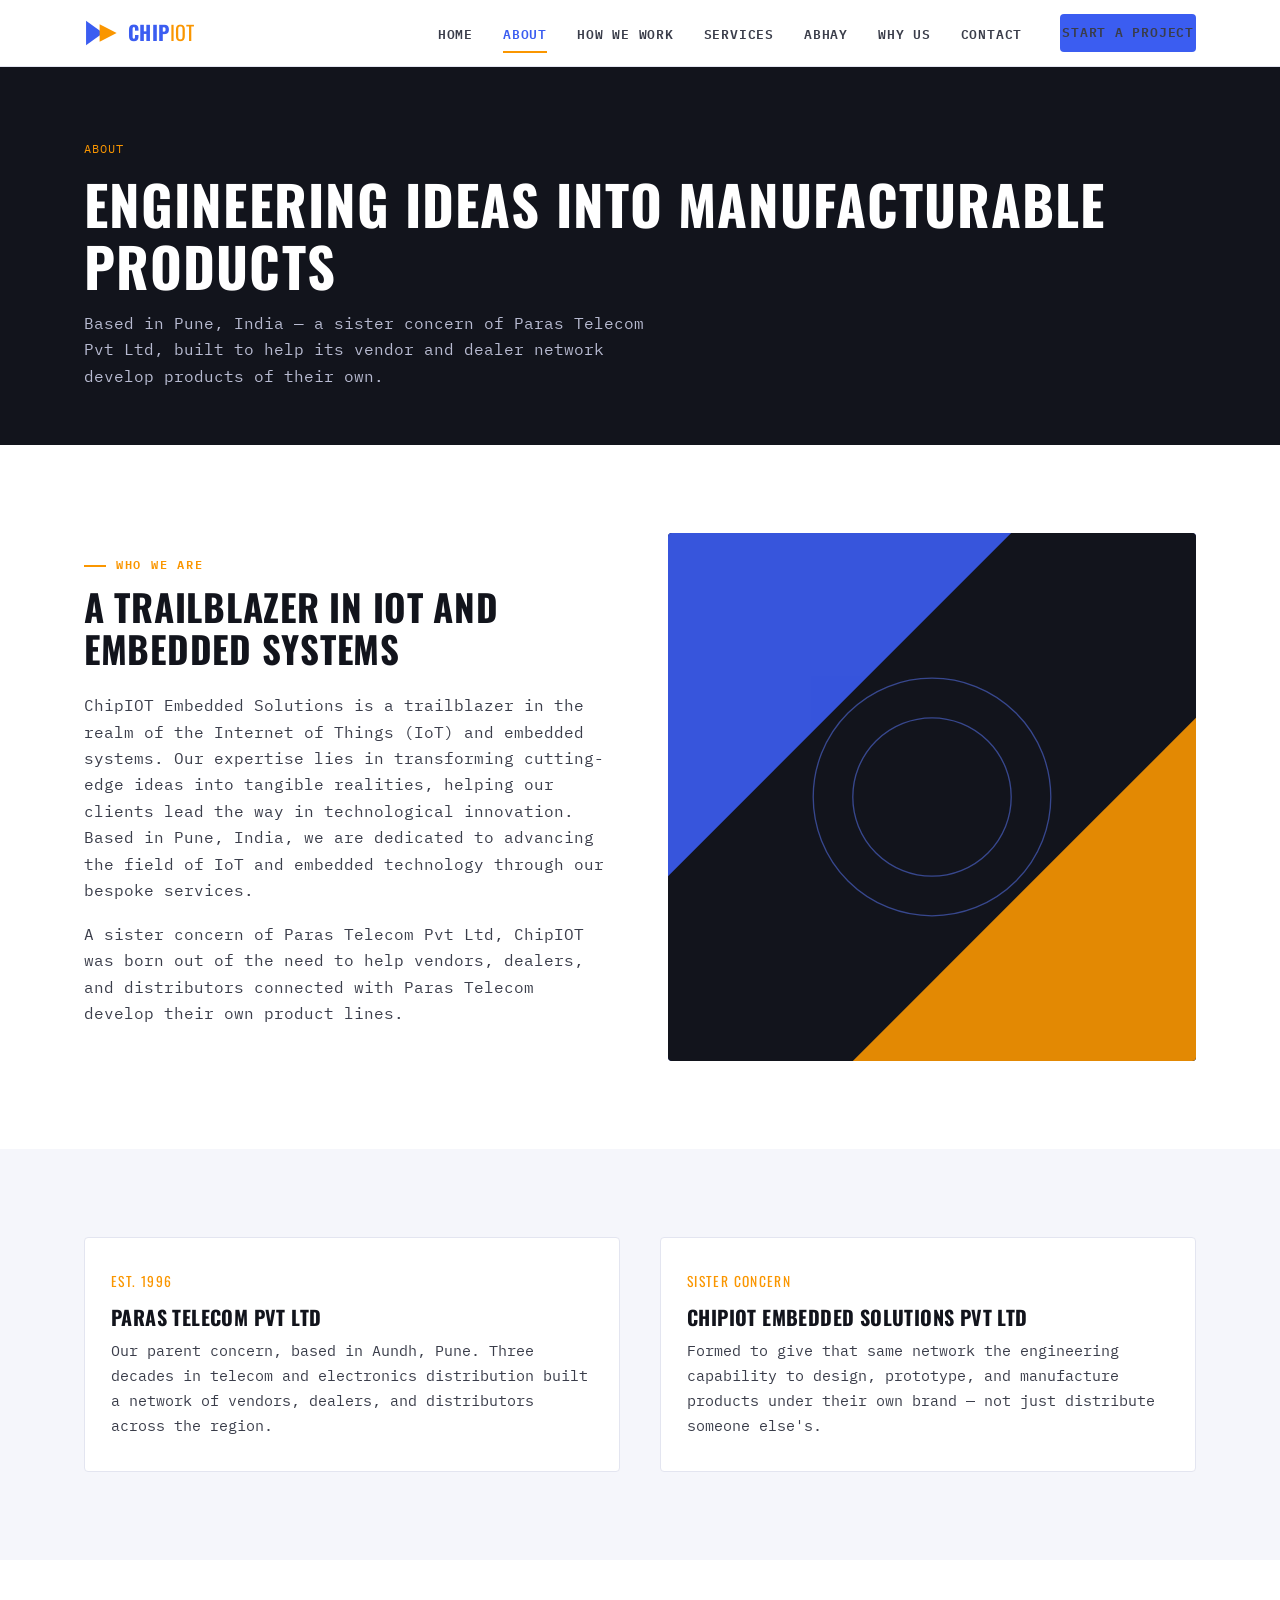
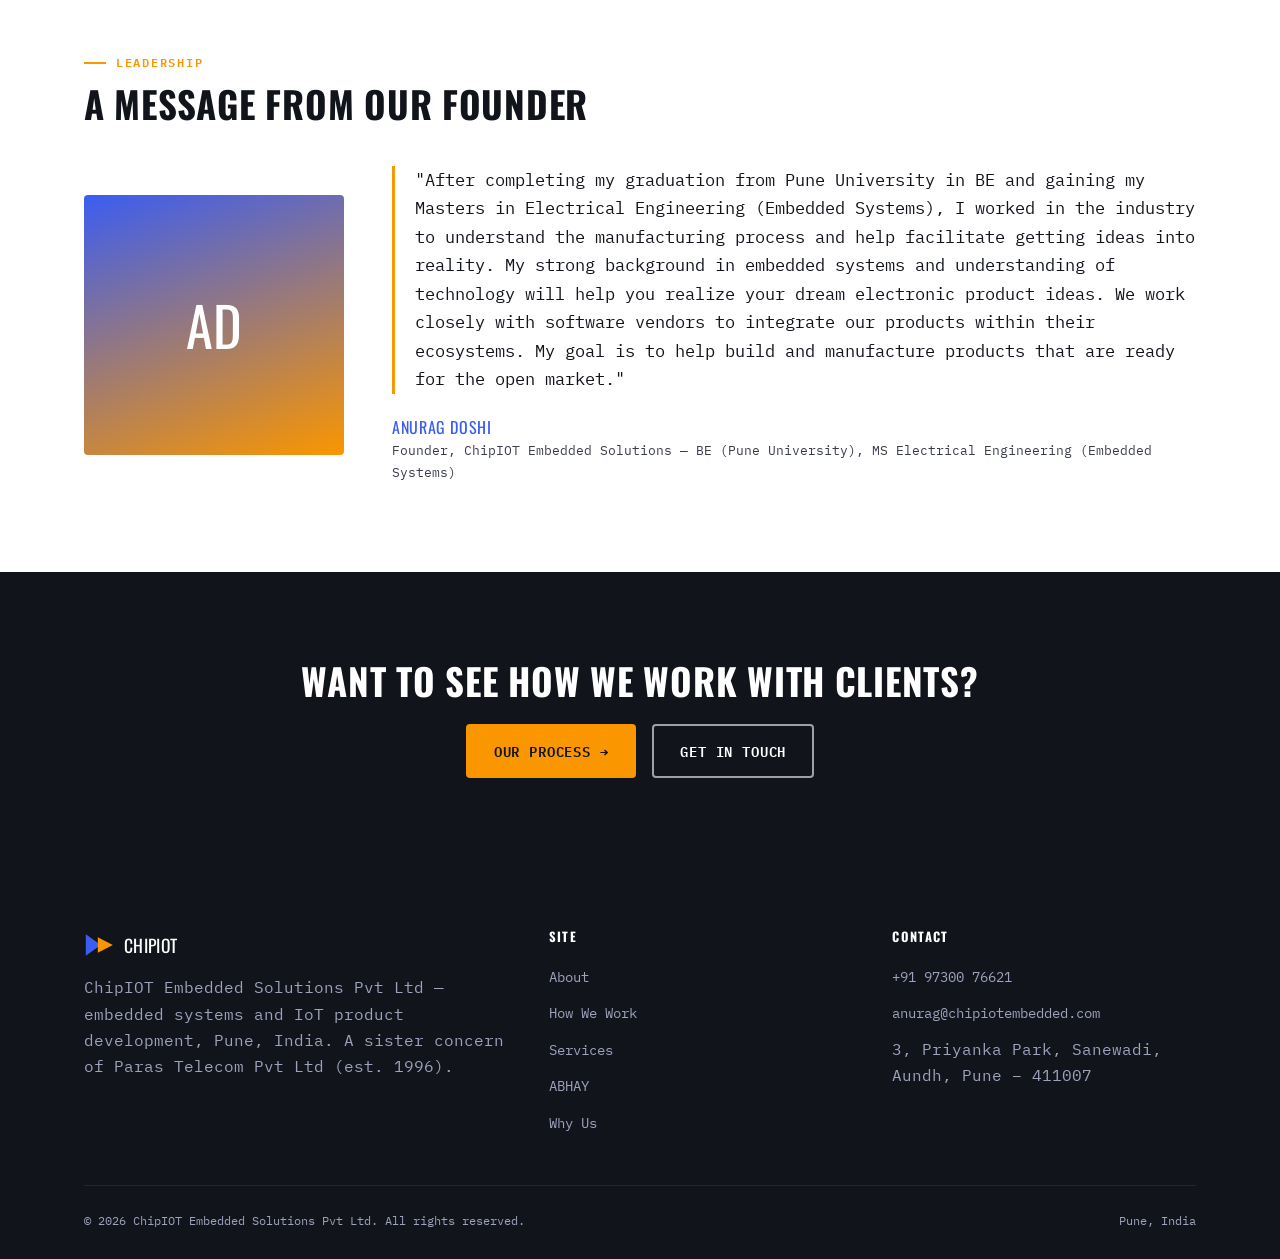
==== about.html @ 3c114b97 "Build chipiotembedded.com static site Seven-page marketing site (Home, About, How We Work, Services," ====
<!DOCTYPE html>
<html lang="en">
<head>
<meta charset="UTF-8">
<meta name="viewport" content="width=device-width, initial-scale=1.0">
<title>About ChipIOT Embedded Solutions | Embedded Systems, Pune</title>
<meta name="description" content="ChipIOT Embedded Solutions is a Pune-based embedded systems and IoT product development company, a sister concern of Paras Telecom Pvt Ltd (est. 1996).">
<link rel="icon" type="image/svg+xml" href="assets/img/favicon.svg">
<link rel="preconnect" href="https://fonts.googleapis.com">
<link rel="preconnect" href="https://fonts.gstatic.com" crossorigin>
<link href="https://fonts.googleapis.com/css2?family=Oswald:wght@400;500;600;700&family=IBM+Plex+Mono:wght@400;500;600&display=swap" rel="stylesheet">
<link rel="stylesheet" href="assets/css/style.css">
</head>
<body>

<header class="site-header">
  <div class="nav-wrap">
    <a href="index.html" class="brand">
      <svg viewBox="0 0 100 100" xmlns="http://www.w3.org/2000/svg" aria-hidden="true">
        <polygon points="6,14 6,86 56,50" fill="#3B5DF1"/>
        <polygon points="46,24 46,76 96,50" fill="#FA9600"/>
      </svg>
      <span class="brand-word"><b>Chip</b><span>IOT</span></span>
    </a>
    <button class="nav-toggle" aria-label="Toggle navigation" aria-expanded="false">
      <span></span><span></span><span></span>
    </button>
    <ul class="nav-links">
      <li><a href="index.html">Home</a></li>
      <li><a href="about.html" aria-current="page">About</a></li>
      <li><a href="how-we-work.html">How We Work</a></li>
      <li><a href="services.html">Services</a></li>
      <li><a href="abhay.html">ABHAY</a></li>
      <li><a href="why-us.html">Why Us</a></li>
      <li><a href="contact.html">Contact</a></li>
      <li class="nav-cta"><a href="contact.html" class="btn btn-primary">Start a Project</a></li>
    </ul>
  </div>
</header>

<section class="page-banner">
  <div class="container">
    <div class="crumb">About</div>
    <h1>Engineering ideas into manufacturable products</h1>
    <p>Based in Pune, India — a sister concern of Paras Telecom Pvt Ltd, built to help its vendor and dealer network develop products of their own.</p>
  </div>
</section>

<section>
  <div class="container">
    <div class="grid grid-2" style="gap:56px; align-items:center;">
      <div>
        <span class="eyebrow">Who We Are</span>
        <h2 class="mt-0">A trailblazer in IoT and embedded systems</h2>
        <p>ChipIOT Embedded Solutions is a trailblazer in the realm of the Internet of Things (IoT) and embedded systems. Our expertise lies in transforming cutting-edge ideas into tangible realities, helping our clients lead the way in technological innovation. Based in Pune, India, we are dedicated to advancing the field of IoT and embedded technology through our bespoke services.</p>
        <p>A sister concern of Paras Telecom Pvt Ltd, ChipIOT was born out of the need to help vendors, dealers, and distributors connected with Paras Telecom develop their own product lines.</p>
      </div>
      <div class="hero-art" style="aspect-ratio: 1/1;">
        <svg viewBox="0 0 400 400" preserveAspectRatio="xMidYMid slice" xmlns="http://www.w3.org/2000/svg" aria-hidden="true">
          <rect width="400" height="400" fill="#12141C"/>
          <polygon points="0,0 260,0 0,260" fill="#3B5DF1" opacity="0.9"/>
          <polygon points="400,400 140,400 400,140" fill="#FA9600" opacity="0.9"/>
          <g stroke="#5D7BFF" stroke-width="1" opacity="0.5">
            <circle cx="200" cy="200" r="60" fill="none"/>
            <circle cx="200" cy="200" r="90" fill="none"/>
          </g>
        </svg>
      </div>
    </div>
  </div>
</section>

<section class="bg-soft">
  <div class="container">
    <div class="grid grid-2" style="gap:40px;">
      <div class="card">
        <span class="num">EST. 1996</span>
        <h3>Paras Telecom Pvt Ltd</h3>
        <p>Our parent concern, based in Aundh, Pune. Three decades in telecom and electronics distribution built a network of vendors, dealers, and distributors across the region.</p>
      </div>
      <div class="card">
        <span class="num">SISTER CONCERN</span>
        <h3>ChipIOT Embedded Solutions Pvt Ltd</h3>
        <p>Formed to give that same network the engineering capability to design, prototype, and manufacture products under their own brand — not just distribute someone else's.</p>
      </div>
    </div>
  </div>
</section>

<section>
  <div class="container">
    <span class="eyebrow">Leadership</span>
    <h2>A message from our founder</h2>
    <div class="founder" style="margin-top:40px;">
      <div class="founder-photo" aria-hidden="true">AD</div>
      <div>
        <blockquote>
          "After completing my graduation from Pune University in BE and gaining my Masters in Electrical Engineering (Embedded Systems), I worked in the industry to understand the manufacturing process and help facilitate getting ideas into reality. My strong background in embedded systems and understanding of technology will help you realize your dream electronic product ideas. We work closely with software vendors to integrate our products within their ecosystems. My goal is to help build and manufacture products that are ready for the open market."
        </blockquote>
        <div class="founder-name">Anurag Doshi</div>
        <div class="founder-role">Founder, ChipIOT Embedded Solutions — BE (Pune University), MS Electrical Engineering (Embedded Systems)</div>
      </div>
    </div>
  </div>
</section>

<section class="bg-dark text-center">
  <div class="container">
    <h2>Want to see how we work with clients?</h2>
    <div class="btn-row" style="justify-content:center;">
      <a href="how-we-work.html" class="btn btn-accent">Our Process →</a>
      <a href="contact.html" class="btn btn-ghost-light">Get in Touch</a>
    </div>
  </div>
</section>

<footer class="site-footer">
  <div class="container">
    <div class="footer-grid">
      <div>
        <div class="footer-brand">
          <svg viewBox="0 0 100 100" xmlns="http://www.w3.org/2000/svg" aria-hidden="true">
            <polygon points="6,14 6,86 56,50" fill="#3B5DF1"/>
            <polygon points="46,24 46,76 96,50" fill="#FA9600"/>
          </svg>
          <span>ChipIOT</span>
        </div>
        <p>ChipIOT Embedded Solutions Pvt Ltd — embedded systems and IoT product development, Pune, India. A sister concern of Paras Telecom Pvt Ltd (est. 1996).</p>
      </div>
      <div>
        <h4>Site</h4>
        <ul>
          <li><a href="about.html">About</a></li>
          <li><a href="how-we-work.html">How We Work</a></li>
          <li><a href="services.html">Services</a></li>
          <li><a href="abhay.html">ABHAY</a></li>
          <li><a href="why-us.html">Why Us</a></li>
        </ul>
      </div>
      <div>
        <h4>Contact</h4>
        <ul>
          <li><a href="tel:+919730076621">+91 97300 76621</a></li>
          <li><a href="mailto:anurag@chipiotembedded.com">anurag@chipiotembedded.com</a></li>
          <li>3, Priyanka Park, Sanewadi,<br>Aundh, Pune – 411007</li>
        </ul>
      </div>
    </div>
    <div class="footer-bottom">
      <span>&copy; 2026 ChipIOT Embedded Solutions Pvt Ltd. All rights reserved.</span>
      <span>Pune, India</span>
    </div>
  </div>
</footer>
<script src="assets/js/main.js"></script>
</body>
</html>
---- assets/css/style.css ----
/* ==========================================================================
   ChipIOT Embedded Solutions — brand stylesheet
   Typography: Oswald (headings) + IBM Plex Mono (body/technical labels)
   Colors: blue #3B5DF1, orange #FA9600
   ========================================================================== */

:root {
  --blue: #3B5DF1;
  --blue-dark: #2A45C4;
  --orange: #FA9600;
  --orange-dark: #D67E00;
  --ink: #12141C;
  --ink-soft: #3A3D4A;
  --paper: #FFFFFF;
  --paper-soft: #F5F6FB;
  --line: #E3E5F0;

  --font-head: "Oswald", "Arial Narrow", sans-serif;
  --font-body: "IBM Plex Mono", "Courier New", monospace;

  --container: 1160px;
  --radius: 4px;
}

* { box-sizing: border-box; }
html { scroll-behavior: smooth; }

body {
  margin: 0;
  font-family: var(--font-body);
  font-size: 16px;
  line-height: 1.65;
  color: var(--ink-soft);
  background: var(--paper);
  -webkit-font-smoothing: antialiased;
}

h1, h2, h3, h4 {
  font-family: var(--font-head);
  color: var(--ink);
  text-transform: uppercase;
  letter-spacing: 0.02em;
  line-height: 1.15;
  margin: 0 0 0.6em;
}

h1 { font-size: clamp(2.1rem, 5vw, 3.4rem); }
h2 { font-size: clamp(1.6rem, 3.4vw, 2.3rem); }
h3 { font-size: 1.25rem; }

p { margin: 0 0 1.1em; }

a { color: var(--blue); text-decoration: none; }
a:hover { color: var(--blue-dark); }

img { max-width: 100%; display: block; }

.eyebrow {
  display: inline-block;
  font-family: var(--font-body);
  font-size: 0.78rem;
  font-weight: 600;
  letter-spacing: 0.14em;
  text-transform: uppercase;
  color: var(--orange);
  margin-bottom: 0.9em;
}

.eyebrow::before {
  content: "";
  display: inline-block;
  width: 22px;
  height: 2px;
  background: var(--orange);
  margin-right: 10px;
  vertical-align: middle;
}

.container {
  max-width: var(--container);
  margin: 0 auto;
  padding: 0 24px;
}

section { padding: 88px 0; }
.section-tight { padding: 56px 0; }
.bg-soft { background: var(--paper-soft); }
.bg-dark { background: var(--ink); color: #C6C9DE; }
.bg-dark h2, .bg-dark h3 { color: #fff; }

.text-center { text-align: center; }
.lede { font-size: 1.1rem; max-width: 640px; }
.center-col { margin-left: auto; margin-right: auto; }

/* Buttons */
.btn {
  display: inline-flex;
  align-items: center;
  gap: 8px;
  font-family: var(--font-body);
  font-weight: 600;
  font-size: 0.85rem;
  letter-spacing: 0.06em;
  text-transform: uppercase;
  padding: 14px 26px;
  border-radius: var(--radius);
  border: 2px solid transparent;
  cursor: pointer;
  transition: transform 0.15s ease, background 0.15s ease, color 0.15s ease, border-color .15s ease;
}
.btn:hover { transform: translateY(-2px); }

.btn-primary { background: var(--blue); color: #fff; }
.btn-primary:hover { background: var(--blue-dark); color: #fff; }

.btn-accent { background: var(--orange); color: #12141C; }
.btn-accent:hover { background: var(--orange-dark); color: #12141C; }

.btn-ghost { border-color: currentColor; color: var(--ink); background: transparent; }
.btn-ghost:hover { background: var(--ink); color: #fff; }

.btn-ghost-light { border-color: rgba(255,255,255,.6); color: #fff; }
.btn-ghost-light:hover { background: #fff; color: var(--ink); }

.btn-row { display: flex; gap: 16px; flex-wrap: wrap; }

/* ==== Header / Nav ==== */
.site-header {
  position: sticky;
  top: 0;
  z-index: 100;
  background: rgba(255,255,255,0.98);
  border-bottom: 1px solid var(--line);
}

.nav-wrap {
  display: flex;
  align-items: center;
  justify-content: space-between;
  padding: 14px 24px;
  max-width: var(--container);
  margin: 0 auto;
}

.brand { display: flex; align-items: center; gap: 10px; }
.brand svg { width: 34px; height: 34px; }
.brand-word {
  font-family: var(--font-head);
  font-size: 1.25rem;
  letter-spacing: 0.02em;
  text-transform: uppercase;
  color: var(--ink);
}
.brand-word b { color: var(--blue); }
.brand-word span { color: var(--orange); }

.nav-links { display: flex; align-items: center; gap: 30px; list-style: none; margin: 0; padding: 0; }
.nav-links a {
  font-size: 0.82rem;
  font-weight: 600;
  letter-spacing: 0.06em;
  text-transform: uppercase;
  color: var(--ink-soft);
  padding: 6px 0;
  border-bottom: 2px solid transparent;
}
.nav-links a:hover, .nav-links a[aria-current="page"] { color: var(--blue); border-color: var(--orange); }

.nav-cta { margin-left: 8px; }

.nav-toggle {
  display: none;
  flex-direction: column;
  gap: 5px;
  background: none;
  border: none;
  cursor: pointer;
  padding: 6px;
}
.nav-toggle span { width: 24px; height: 2px; background: var(--ink); display: block; }

/* ==== Hero ==== */
.hero {
  position: relative;
  background: var(--ink);
  color: #fff;
  overflow: hidden;
  padding: 100px 0 120px;
}

.hero-grid {
  display: grid;
  grid-template-columns: 1.1fr 0.9fr;
  gap: 48px;
  align-items: center;
  position: relative;
  z-index: 2;
}

.hero h1 { color: #fff; }
.hero .lede { color: #C6C9DE; max-width: 520px; }

.hero-art {
  position: relative;
  aspect-ratio: 4 / 3.2;
  border-radius: var(--radius);
  overflow: hidden;
  background: linear-gradient(135deg, var(--blue) 0%, #1B2C8A 60%);
}

.hero-art .tri {
  position: absolute;
  inset: 0;
}

.hero-note {
  position: absolute;
  left: 16px;
  bottom: 16px;
  right: 16px;
  background: rgba(18,20,28,0.72);
  color: #fff;
  font-size: 0.72rem;
  letter-spacing: 0.06em;
  padding: 10px 12px;
  border-left: 3px solid var(--orange);
}

.hero-bg-shape {
  position: absolute;
  inset: 0;
  z-index: 1;
  opacity: 0.5;
  pointer-events: none;
}

/* Diagonal divider (triangle motif carried from the logo) */
.divider {
  position: relative;
  height: 64px;
  overflow: hidden;
}
.divider svg { width: 100%; height: 100%; display: block; }

/* ==== Cards ==== */
.grid {
  display: grid;
  gap: 28px;
}
.grid-3 { grid-template-columns: repeat(3, 1fr); }
.grid-4 { grid-template-columns: repeat(4, 1fr); }
.grid-2 { grid-template-columns: repeat(2, 1fr); }

.card {
  background: var(--paper);
  border: 1px solid var(--line);
  border-radius: var(--radius);
  padding: 32px 26px;
  position: relative;
  transition: border-color .15s ease, transform .15s ease;
}
.card:hover { border-color: var(--blue); transform: translateY(-4px); }
.card .num {
  font-family: var(--font-head);
  font-size: 0.85rem;
  color: var(--orange);
  letter-spacing: 0.1em;
  margin-bottom: 14px;
  display: block;
}
.card h3 { margin-bottom: 10px; }
.card p { margin-bottom: 0; font-size: 0.94rem; }

.card-icon {
  width: 46px;
  height: 46px;
  margin-bottom: 18px;
}

/* Step circles — How We Work */
.steps {
  display: grid;
  grid-template-columns: repeat(3, 1fr);
  gap: 40px;
  counter-reset: step;
  position: relative;
}
.step { text-align: left; position: relative; padding-top: 8px; }
.step-circle {
  width: 64px;
  height: 64px;
  border-radius: 50%;
  border: 2px solid var(--orange);
  color: var(--orange);
  font-family: var(--font-head);
  font-size: 1.5rem;
  display: flex;
  align-items: center;
  justify-content: center;
  margin-bottom: 22px;
  background: var(--ink);
}
.step h3 { color: #fff; }
.step p { color: #B8BBD1; }

/* Process rail connecting the steps on desktop */
.steps::before {
  content: "";
  position: absolute;
  top: 40px;
  left: calc(100% / 6);
  right: calc(100% / 6);
  height: 2px;
  background: repeating-linear-gradient(90deg, var(--orange) 0 8px, transparent 8px 16px);
  z-index: 0;
}

/* Founder */
.founder {
  display: grid;
  grid-template-columns: 260px 1fr;
  gap: 48px;
  align-items: center;
}
.founder-photo {
  width: 100%;
  aspect-ratio: 1/1;
  border-radius: var(--radius);
  background: linear-gradient(160deg, var(--blue), var(--orange));
  display: flex;
  align-items: center;
  justify-content: center;
  color: #fff;
  font-family: var(--font-head);
  font-size: 3.4rem;
  position: relative;
}
.founder blockquote {
  margin: 0 0 20px;
  font-size: 1.08rem;
  color: var(--ink);
  border-left: 3px solid var(--orange);
  padding-left: 20px;
}
.founder-name { font-family: var(--font-head); text-transform: uppercase; color: var(--blue); letter-spacing: .04em; }
.founder-role { font-size: 0.82rem; color: var(--ink-soft); }

/* Why us */
.why-icon {
  width: 48px; height: 48px;
  border: 2px solid var(--orange);
  border-radius: 50%;
  display: flex; align-items: center; justify-content: center;
  margin-bottom: 16px;
  color: var(--orange);
  font-family: var(--font-head);
}

/* ABHAY product page */
.abhay-hero {
  background: linear-gradient(120deg, #0E1330 0%, #1B2C8A 55%, var(--blue) 100%);
  color: #fff;
  padding: 100px 0 90px;
  position: relative;
  overflow: hidden;
}
.abhay-badge {
  display: inline-flex;
  align-items: center;
  gap: 8px;
  background: rgba(250,150,0,0.14);
  border: 1px solid var(--orange);
  color: var(--orange);
  font-size: 0.72rem;
  letter-spacing: 0.1em;
  text-transform: uppercase;
  padding: 6px 12px;
  border-radius: 999px;
  margin-bottom: 22px;
}
.abhay-badge::before {
  content: "";
  width: 8px; height: 8px;
  border-radius: 50%;
  background: var(--orange);
  box-shadow: 0 0 0 4px rgba(250,150,0,0.25);
}

.spec-table {
  width: 100%;
  border-collapse: collapse;
  font-size: 0.92rem;
}
.spec-table tr { border-bottom: 1px solid var(--line); }
.spec-table td { padding: 14px 10px; }
.spec-table td:first-child {
  color: var(--ink);
  font-weight: 600;
  width: 42%;
}

.tag-list { display: flex; flex-wrap: wrap; gap: 10px; }
.tag {
  font-size: 0.72rem;
  letter-spacing: 0.06em;
  text-transform: uppercase;
  border: 1px solid var(--line);
  padding: 7px 12px;
  border-radius: 999px;
  color: var(--ink-soft);
}

/* Contact */
.contact-grid {
  display: grid;
  grid-template-columns: 0.9fr 1.1fr;
  gap: 56px;
}
.contact-info-item {
  display: flex;
  gap: 14px;
  margin-bottom: 26px;
  align-items: flex-start;
}
.contact-info-item .ico {
  width: 38px; height: 38px;
  border-radius: 50%;
  background: var(--blue);
  color: #fff;
  display: flex; align-items: center; justify-content: center;
  flex-shrink: 0;
}
.contact-info-item strong { display: block; color: var(--ink); font-family: var(--font-head); letter-spacing: .02em; text-transform: uppercase; font-size: .85rem; }

form.contact-form {
  display: grid;
  gap: 18px;
}
.form-row { display: grid; grid-template-columns: 1fr 1fr; gap: 18px; }
label {
  display: block;
  font-size: 0.72rem;
  letter-spacing: 0.08em;
  text-transform: uppercase;
  color: var(--ink);
  margin-bottom: 8px;
  font-weight: 600;
}
input, select, textarea {
  width: 100%;
  font-family: var(--font-body);
  font-size: 0.94rem;
  padding: 13px 14px;
  border: 1px solid var(--line);
  border-radius: var(--radius);
  background: #fff;
  color: var(--ink);
}
input:focus, select:focus, textarea:focus {
  outline: none;
  border-color: var(--blue);
  box-shadow: 0 0 0 3px rgba(59,93,241,0.14);
}
textarea { resize: vertical; min-height: 130px; }
.form-note { font-size: 0.78rem; color: var(--ink-soft); margin-top: -6px; }
.form-success {
  display: none;
  background: #EFF6EC;
  border: 1px solid #8FC08A;
  color: #2C5F27;
  padding: 14px 16px;
  border-radius: var(--radius);
  font-size: 0.88rem;
}
.form-success.show { display: block; }

/* Footer */
.site-footer {
  background: var(--ink);
  color: #9EA2BC;
  padding: 64px 0 28px;
}
.footer-grid {
  display: grid;
  grid-template-columns: 1.4fr 1fr 1fr;
  gap: 40px;
  padding-bottom: 40px;
  border-bottom: 1px solid rgba(255,255,255,0.08);
}
.footer-grid h4 {
  color: #fff;
  font-size: 0.8rem;
  letter-spacing: 0.1em;
  margin-bottom: 18px;
}
.footer-grid ul { list-style: none; margin: 0; padding: 0; }
.footer-grid li { margin-bottom: 10px; }
.footer-grid a { color: #9EA2BC; font-size: 0.9rem; }
.footer-grid a:hover { color: var(--orange); }
.footer-brand { display: flex; align-items: center; gap: 10px; margin-bottom: 14px; }
.footer-brand svg { width: 30px; height: 30px; }
.footer-brand span { font-family: var(--font-head); color: #fff; letter-spacing: .02em; text-transform: uppercase; font-size: 1.1rem; }
.footer-bottom {
  display: flex;
  justify-content: space-between;
  align-items: center;
  padding-top: 24px;
  font-size: 0.78rem;
  flex-wrap: wrap;
  gap: 10px;
}

/* Page intro banner (non-home pages) */
.page-banner {
  background: var(--ink);
  color: #fff;
  padding: 72px 0 56px;
  position: relative;
  overflow: hidden;
}
.page-banner h1 { color: #fff; margin-bottom: 12px; }
.page-banner p { color: #B8BBD1; max-width: 560px; margin: 0; }
.crumb { font-size: 0.76rem; color: var(--orange); letter-spacing: .08em; text-transform: uppercase; margin-bottom: 14px; }

/* Utility */
.mt-0 { margin-top: 0; }
.mb-0 { margin-bottom: 0; }

/* ==== Responsive ==== */
@media (max-width: 900px) {
  .hero-grid, .founder, .contact-grid { grid-template-columns: 1fr; }
  .founder-photo { max-width: 220px; }
  .grid-3, .grid-4, .grid-2 { grid-template-columns: 1fr 1fr; }
  .steps { grid-template-columns: 1fr; gap: 32px; }
  .steps::before { display: none; }
  .footer-grid { grid-template-columns: 1fr; gap: 30px; }
}

@media (max-width: 720px) {
  .nav-links { position: fixed; top: 66px; left: 0; right: 0; bottom: 0; background: #fff; flex-direction: column; align-items: flex-start; padding: 30px 24px; gap: 22px; transform: translateX(100%); transition: transform .25s ease; overflow-y: auto; }
  .nav-links.open { transform: translateX(0); }
  .nav-toggle { display: flex; }
  .nav-cta { margin-left: 0; }
  .grid-3, .grid-4, .grid-2 { grid-template-columns: 1fr; }
  .form-row { grid-template-columns: 1fr; }
  section { padding: 56px 0; }
  .hero { padding: 56px 0 72px; }
}
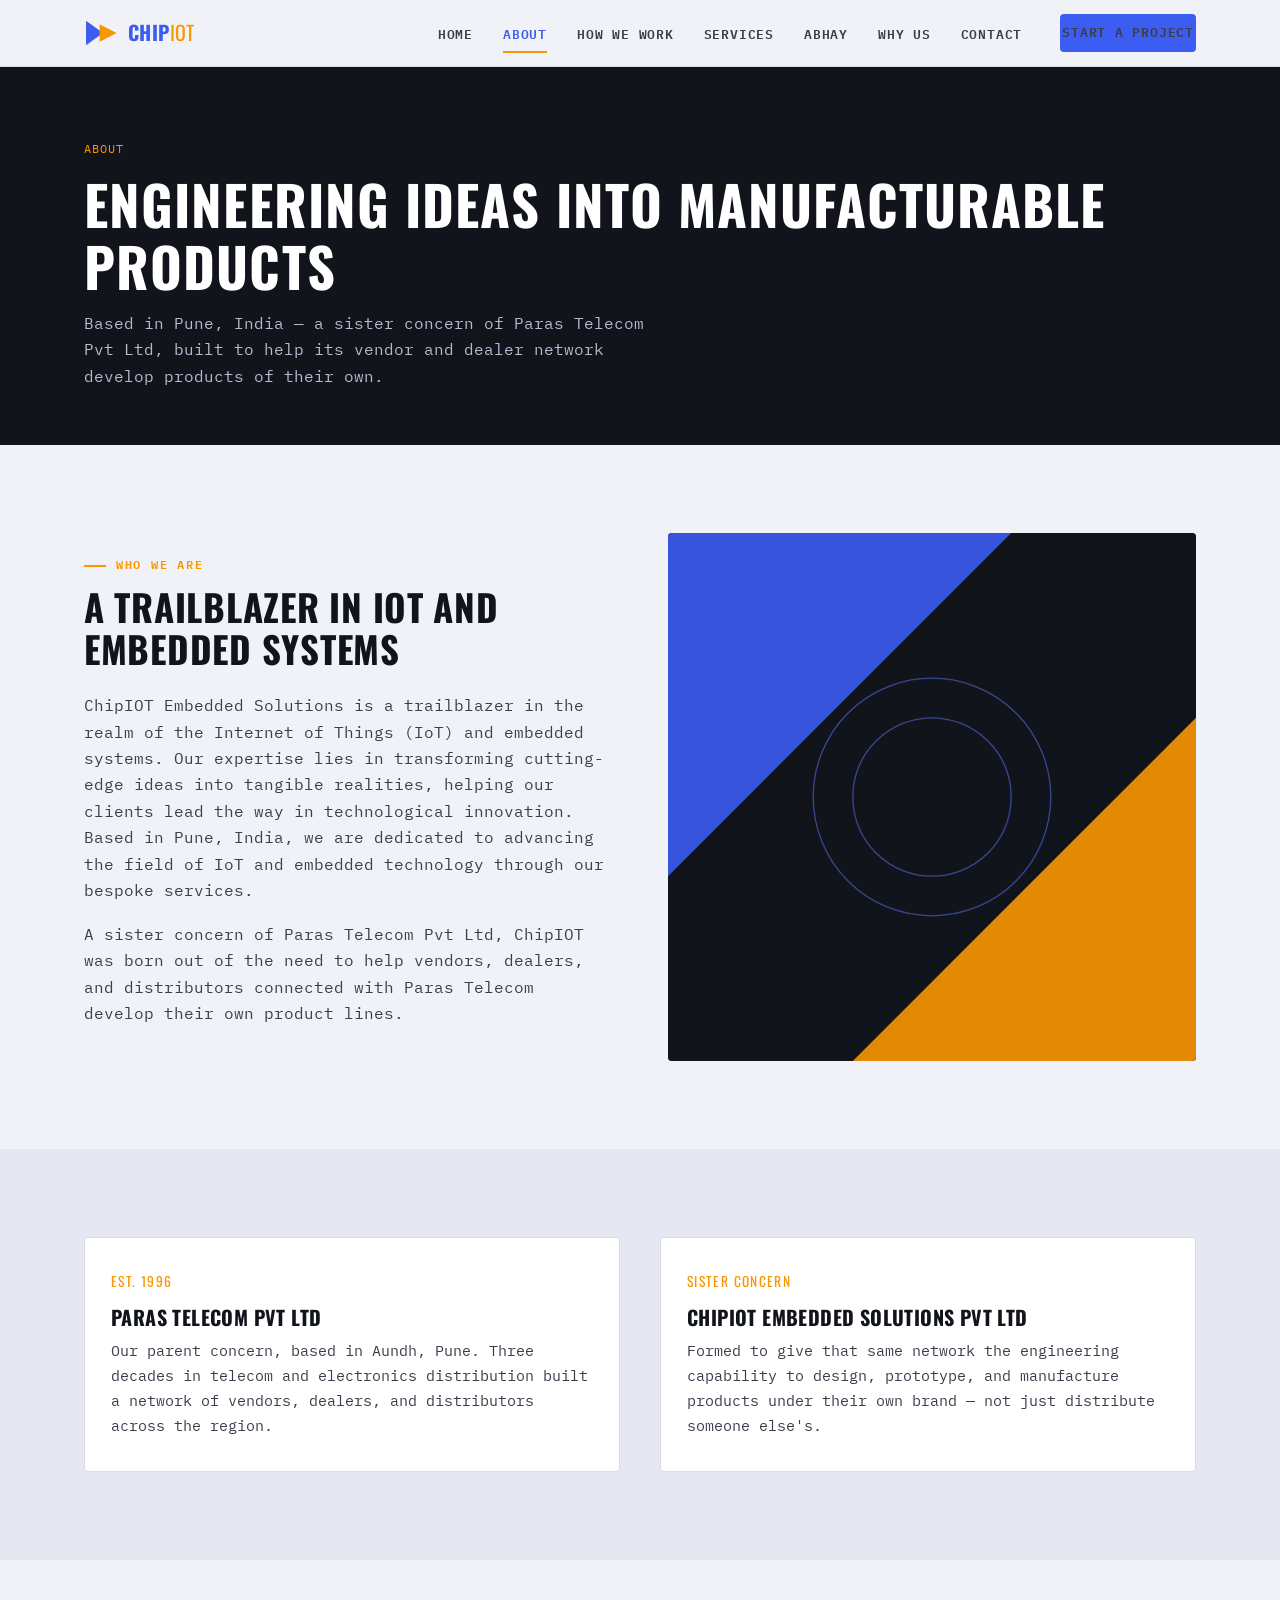
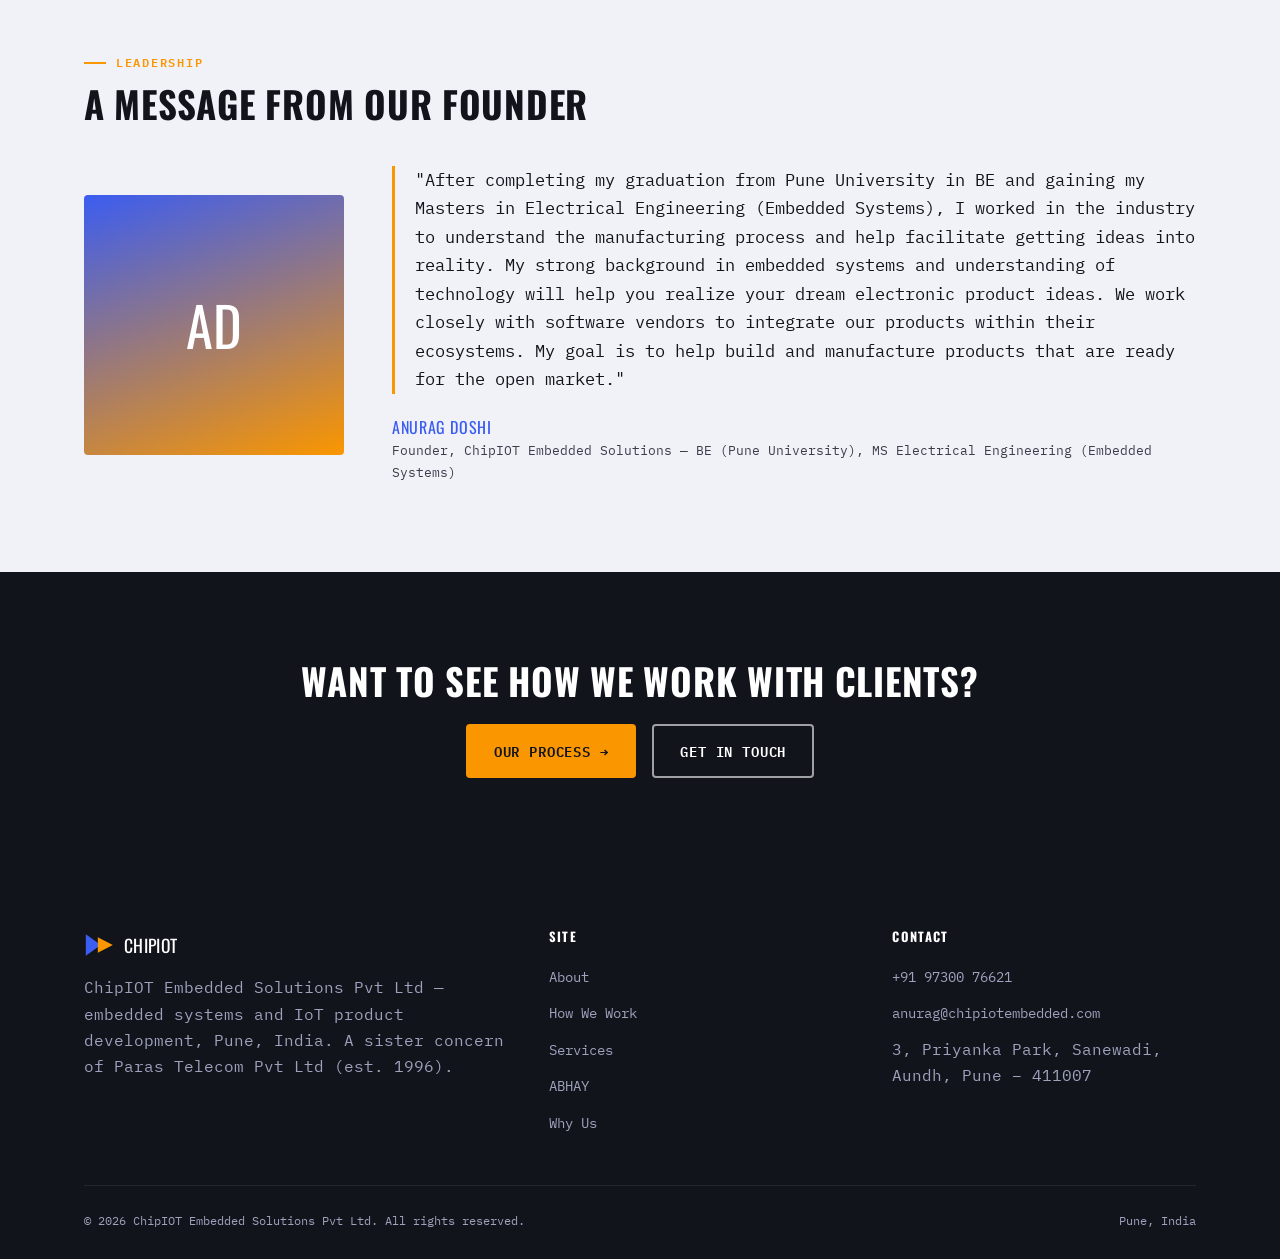
==== commit 05238e1f: "Point ABHAY out to its subdomain; tone down the background - ABHAY nav link and every "See/Explore A" ====
--- a/about.html
+++ b/about.html
@@ -30,7 +30,7 @@
       <li><a href="about.html" aria-current="page">About</a></li>
       <li><a href="how-we-work.html">How We Work</a></li>
       <li><a href="services.html">Services</a></li>
-      <li><a href="abhay.html">ABHAY</a></li>
+      <li><a href="https://abhay.chipiotembedded.com" target="_blank" rel="noopener">ABHAY</a></li>
       <li><a href="why-us.html">Why Us</a></li>
       <li><a href="contact.html">Contact</a></li>
       <li class="nav-cta"><a href="contact.html" class="btn btn-primary">Start a Project</a></li>
@@ -133,7 +133,7 @@
           <li><a href="about.html">About</a></li>
           <li><a href="how-we-work.html">How We Work</a></li>
           <li><a href="services.html">Services</a></li>
-          <li><a href="abhay.html">ABHAY</a></li>
+          <li><a href="https://abhay.chipiotembedded.com" target="_blank" rel="noopener">ABHAY</a></li>
           <li><a href="why-us.html">Why Us</a></li>
         </ul>
       </div>
--- a/assets/css/style.css
+++ b/assets/css/style.css
@@ -11,9 +11,10 @@
   --orange-dark: #D67E00;
   --ink: #12141C;
   --ink-soft: #3A3D4A;
+  --bg: #F1F2F7;
   --paper: #FFFFFF;
-  --paper-soft: #F5F6FB;
-  --line: #E3E5F0;
+  --paper-soft: #E5E8F1;
+  --line: #D9DCE9;
 
   --font-head: "Oswald", "Arial Narrow", sans-serif;
   --font-body: "IBM Plex Mono", "Courier New", monospace;
@@ -31,7 +32,7 @@
   font-size: 16px;
   line-height: 1.65;
   color: var(--ink-soft);
-  background: var(--paper);
+  background: var(--bg);
   -webkit-font-smoothing: antialiased;
 }
 
@@ -129,7 +130,7 @@
   position: sticky;
   top: 0;
   z-index: 100;
-  background: rgba(255,255,255,0.98);
+  background: rgba(241,242,247,0.96);
   border-bottom: 1px solid var(--line);
 }
 
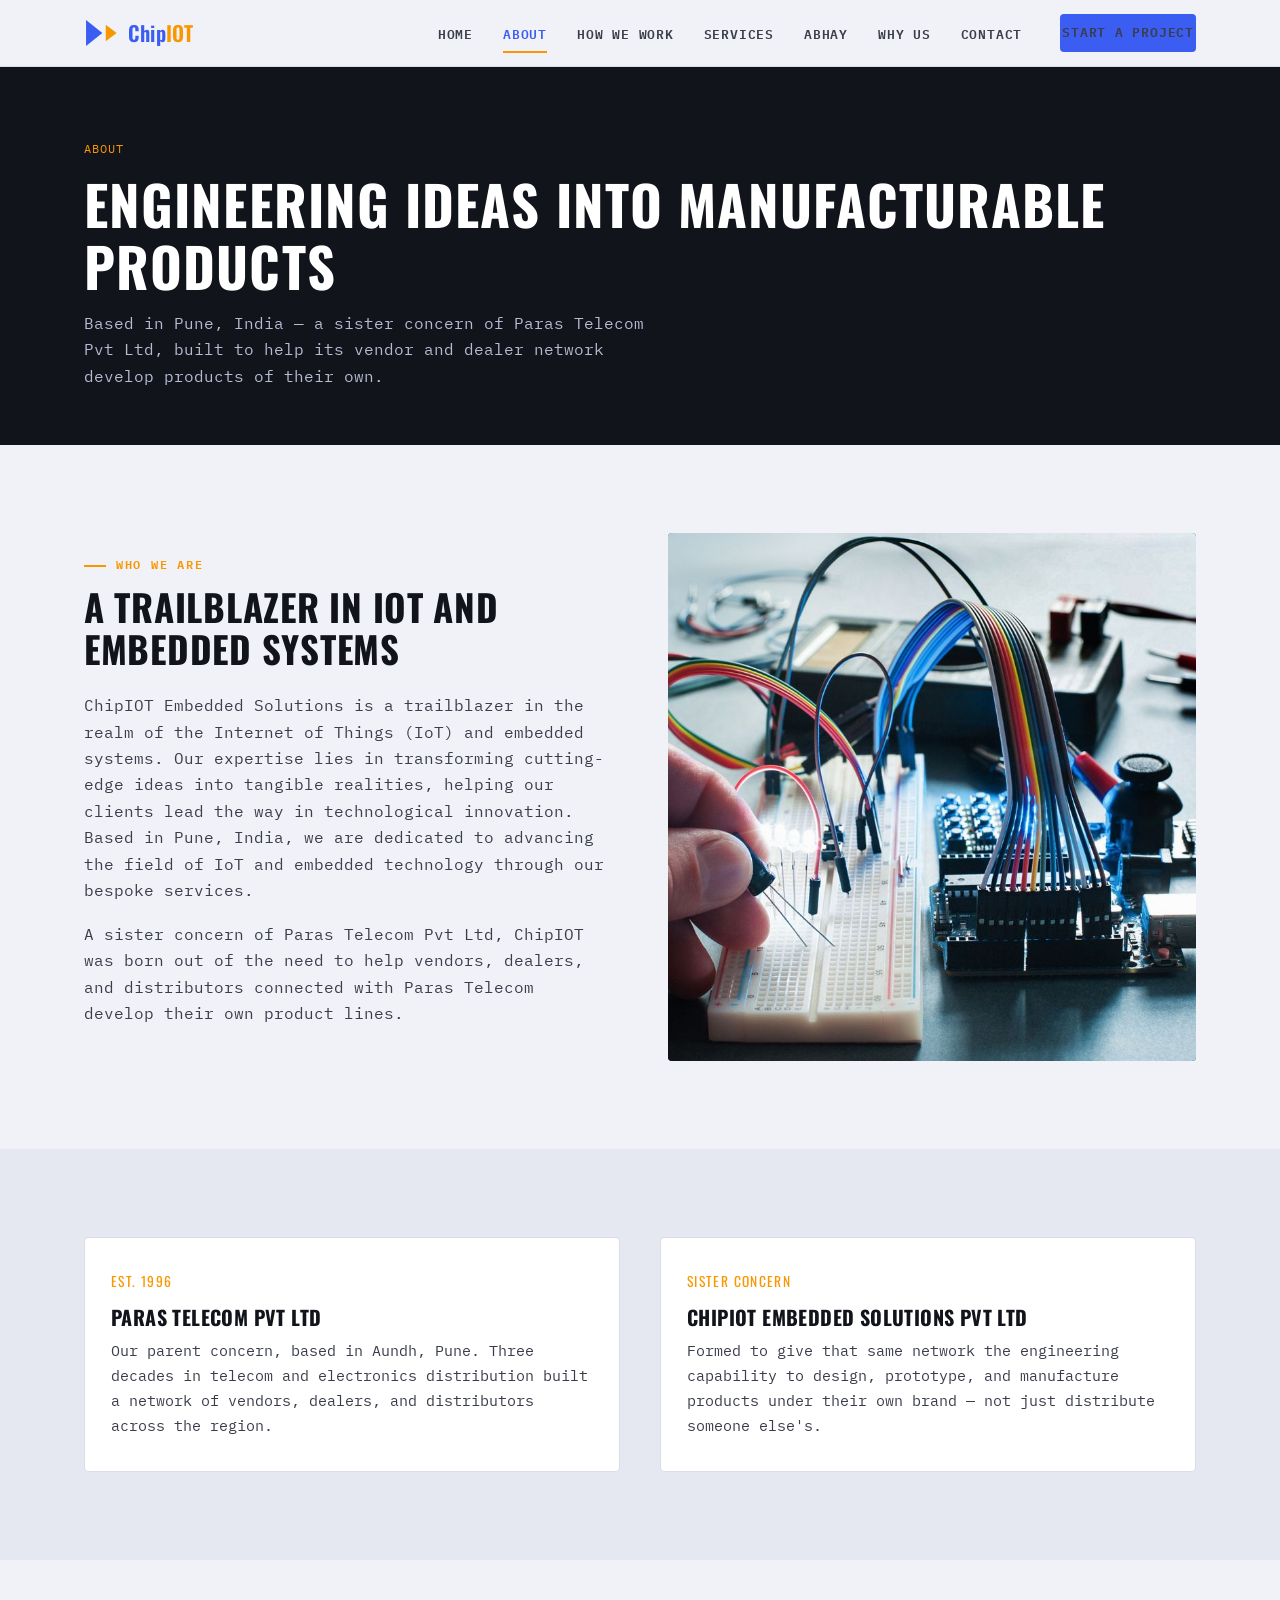
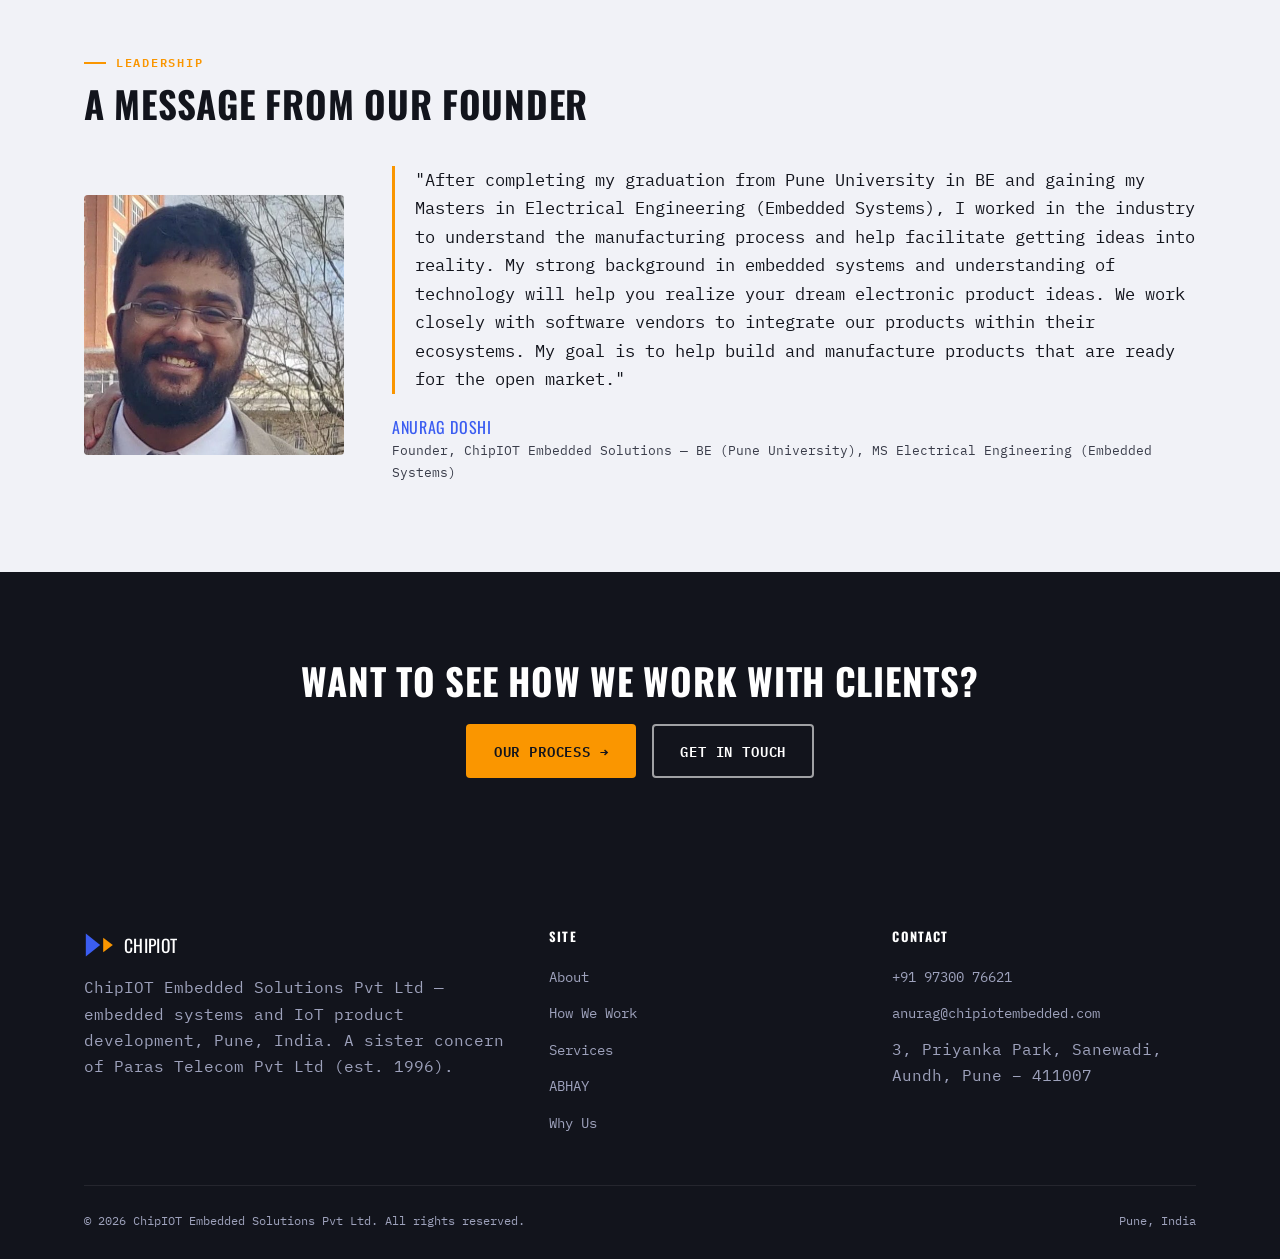
==== commit 64d93388: "Add real site photography and fix the logo mark - Redrew the nav/footer logo SVG to match the actual" ====
--- a/about.html
+++ b/about.html
@@ -17,8 +17,8 @@
   <div class="nav-wrap">
     <a href="index.html" class="brand">
       <svg viewBox="0 0 100 100" xmlns="http://www.w3.org/2000/svg" aria-hidden="true">
-        <polygon points="6,14 6,86 56,50" fill="#3B5DF1"/>
-        <polygon points="46,24 46,76 96,50" fill="#FA9600"/>
+        <polygon points="6,12 6,88 54,50" fill="#3B5DF1"/>
+        <polygon points="64,26 64,74 96,50" fill="#FA9600"/>
       </svg>
       <span class="brand-word"><b>Chip</b><span>IOT</span></span>
     </a>
@@ -56,15 +56,7 @@
         <p>A sister concern of Paras Telecom Pvt Ltd, ChipIOT was born out of the need to help vendors, dealers, and distributors connected with Paras Telecom develop their own product lines.</p>
       </div>
       <div class="hero-art" style="aspect-ratio: 1/1;">
-        <svg viewBox="0 0 400 400" preserveAspectRatio="xMidYMid slice" xmlns="http://www.w3.org/2000/svg" aria-hidden="true">
-          <rect width="400" height="400" fill="#12141C"/>
-          <polygon points="0,0 260,0 0,260" fill="#3B5DF1" opacity="0.9"/>
-          <polygon points="400,400 140,400 400,140" fill="#FA9600" opacity="0.9"/>
-          <g stroke="#5D7BFF" stroke-width="1" opacity="0.5">
-            <circle cx="200" cy="200" r="60" fill="none"/>
-            <circle cx="200" cy="200" r="90" fill="none"/>
-          </g>
-        </svg>
+        <img src="assets/img/prototyping-breadboard.jpg" alt="Engineer prototyping a circuit on a breadboard">
       </div>
     </div>
   </div>
@@ -92,7 +84,7 @@
     <span class="eyebrow">Leadership</span>
     <h2>A message from our founder</h2>
     <div class="founder" style="margin-top:40px;">
-      <div class="founder-photo" aria-hidden="true">AD</div>
+      <img class="founder-photo" src="assets/img/founder-anurag-doshi.jpg" alt="Anurag Doshi, Founder of ChipIOT Embedded Solutions">
       <div>
         <blockquote>
           "After completing my graduation from Pune University in BE and gaining my Masters in Electrical Engineering (Embedded Systems), I worked in the industry to understand the manufacturing process and help facilitate getting ideas into reality. My strong background in embedded systems and understanding of technology will help you realize your dream electronic product ideas. We work closely with software vendors to integrate our products within their ecosystems. My goal is to help build and manufacture products that are ready for the open market."
@@ -120,8 +112,8 @@
       <div>
         <div class="footer-brand">
           <svg viewBox="0 0 100 100" xmlns="http://www.w3.org/2000/svg" aria-hidden="true">
-            <polygon points="6,14 6,86 56,50" fill="#3B5DF1"/>
-            <polygon points="46,24 46,76 96,50" fill="#FA9600"/>
+            <polygon points="6,12 6,88 54,50" fill="#3B5DF1"/>
+            <polygon points="64,26 64,74 96,50" fill="#FA9600"/>
           </svg>
           <span>ChipIOT</span>
         </div>
--- a/assets/css/style.css
+++ b/assets/css/style.css
@@ -147,12 +147,12 @@
 .brand svg { width: 34px; height: 34px; }
 .brand-word {
   font-family: var(--font-head);
-  font-size: 1.25rem;
-  letter-spacing: 0.02em;
-  text-transform: uppercase;
+  font-size: 1.3rem;
+  font-weight: 600;
+  letter-spacing: 0.01em;
   color: var(--ink);
 }
-.brand-word b { color: var(--blue); }
+.brand-word b { color: var(--blue); font-weight: 600; }
 .brand-word span { color: var(--orange); }
 
 .nav-links { display: flex; align-items: center; gap: 30px; list-style: none; margin: 0; padding: 0; }
@@ -212,6 +212,19 @@
 .hero-art .tri {
   position: absolute;
   inset: 0;
+}
+
+.hero-art img {
+  position: absolute;
+  inset: 0;
+  width: 100%;
+  height: 100%;
+  object-fit: cover;
+}
+
+.photo-section {
+  background-size: cover;
+  background-position: center;
 }
 
 .hero-note {
@@ -327,13 +340,8 @@
   width: 100%;
   aspect-ratio: 1/1;
   border-radius: var(--radius);
-  background: linear-gradient(160deg, var(--blue), var(--orange));
-  display: flex;
-  align-items: center;
-  justify-content: center;
-  color: #fff;
-  font-family: var(--font-head);
-  font-size: 3.4rem;
+  object-fit: cover;
+  display: block;
   position: relative;
 }
 .founder blockquote {
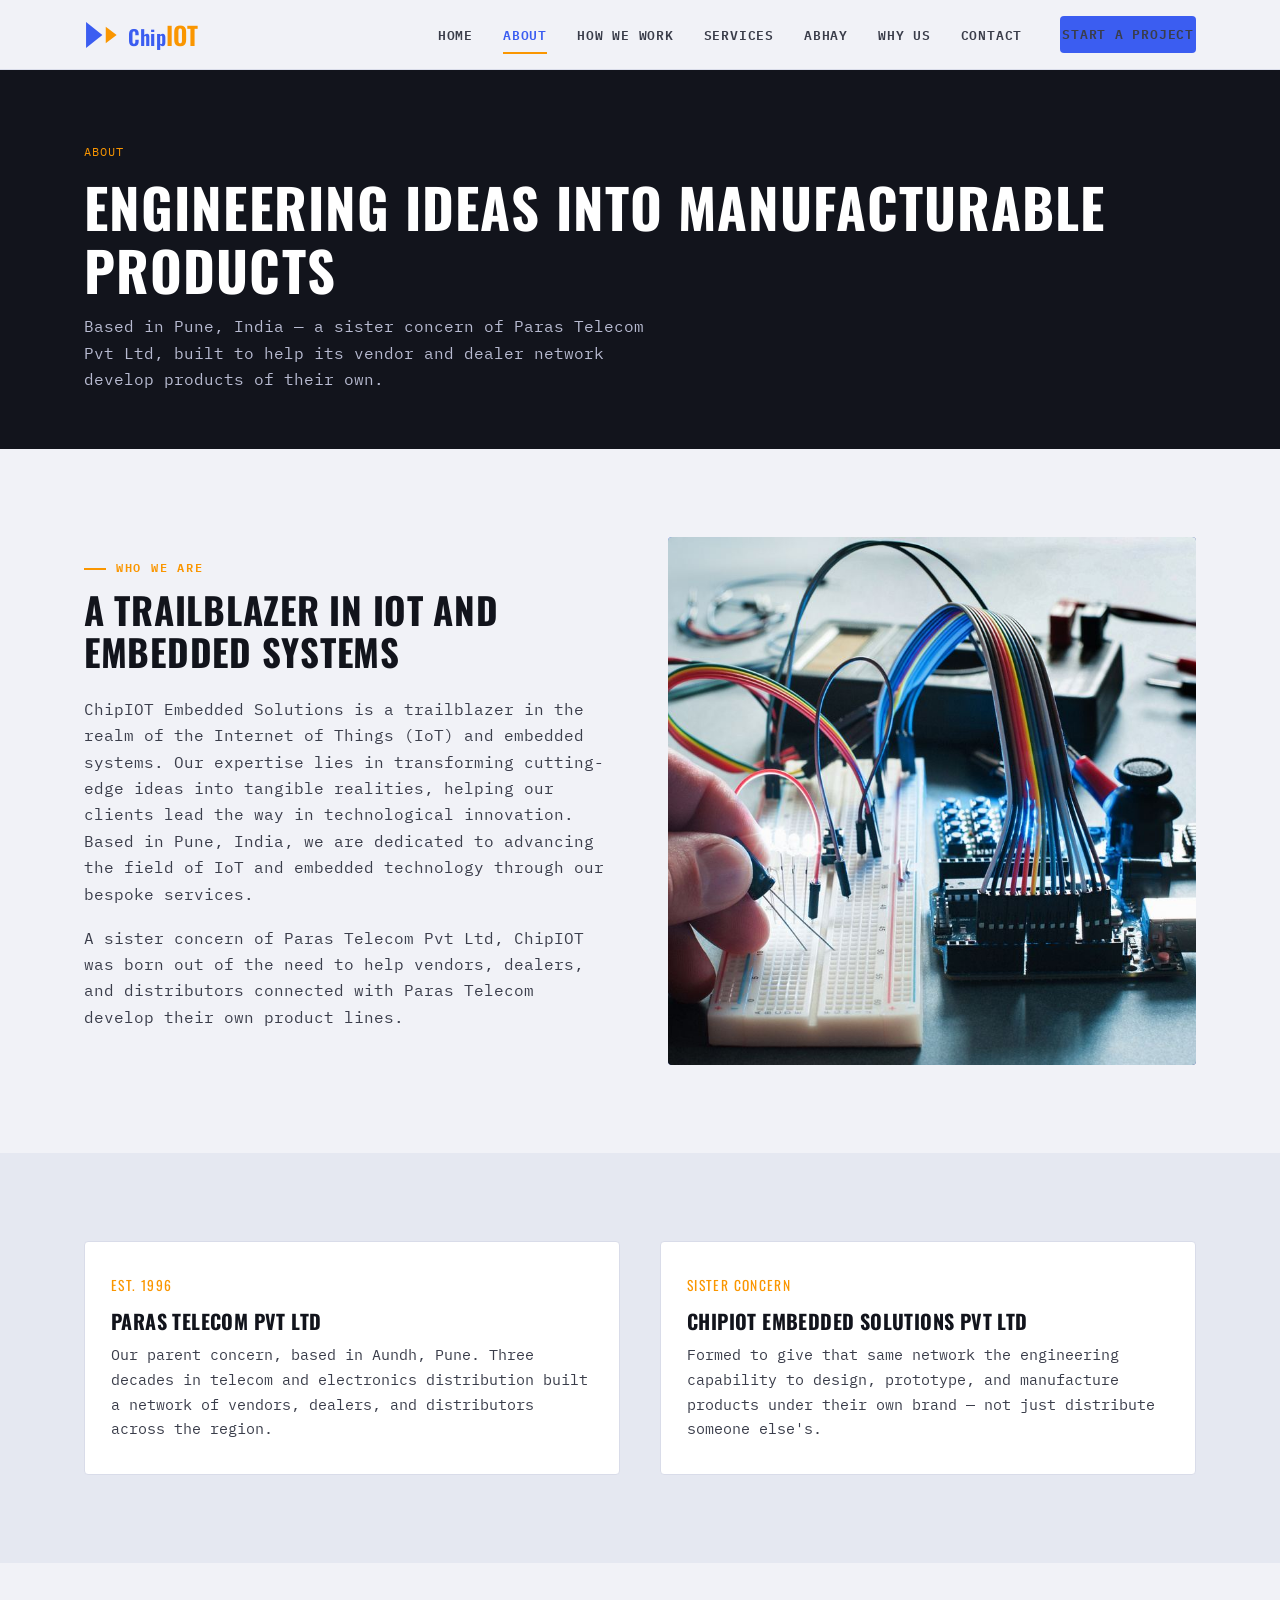
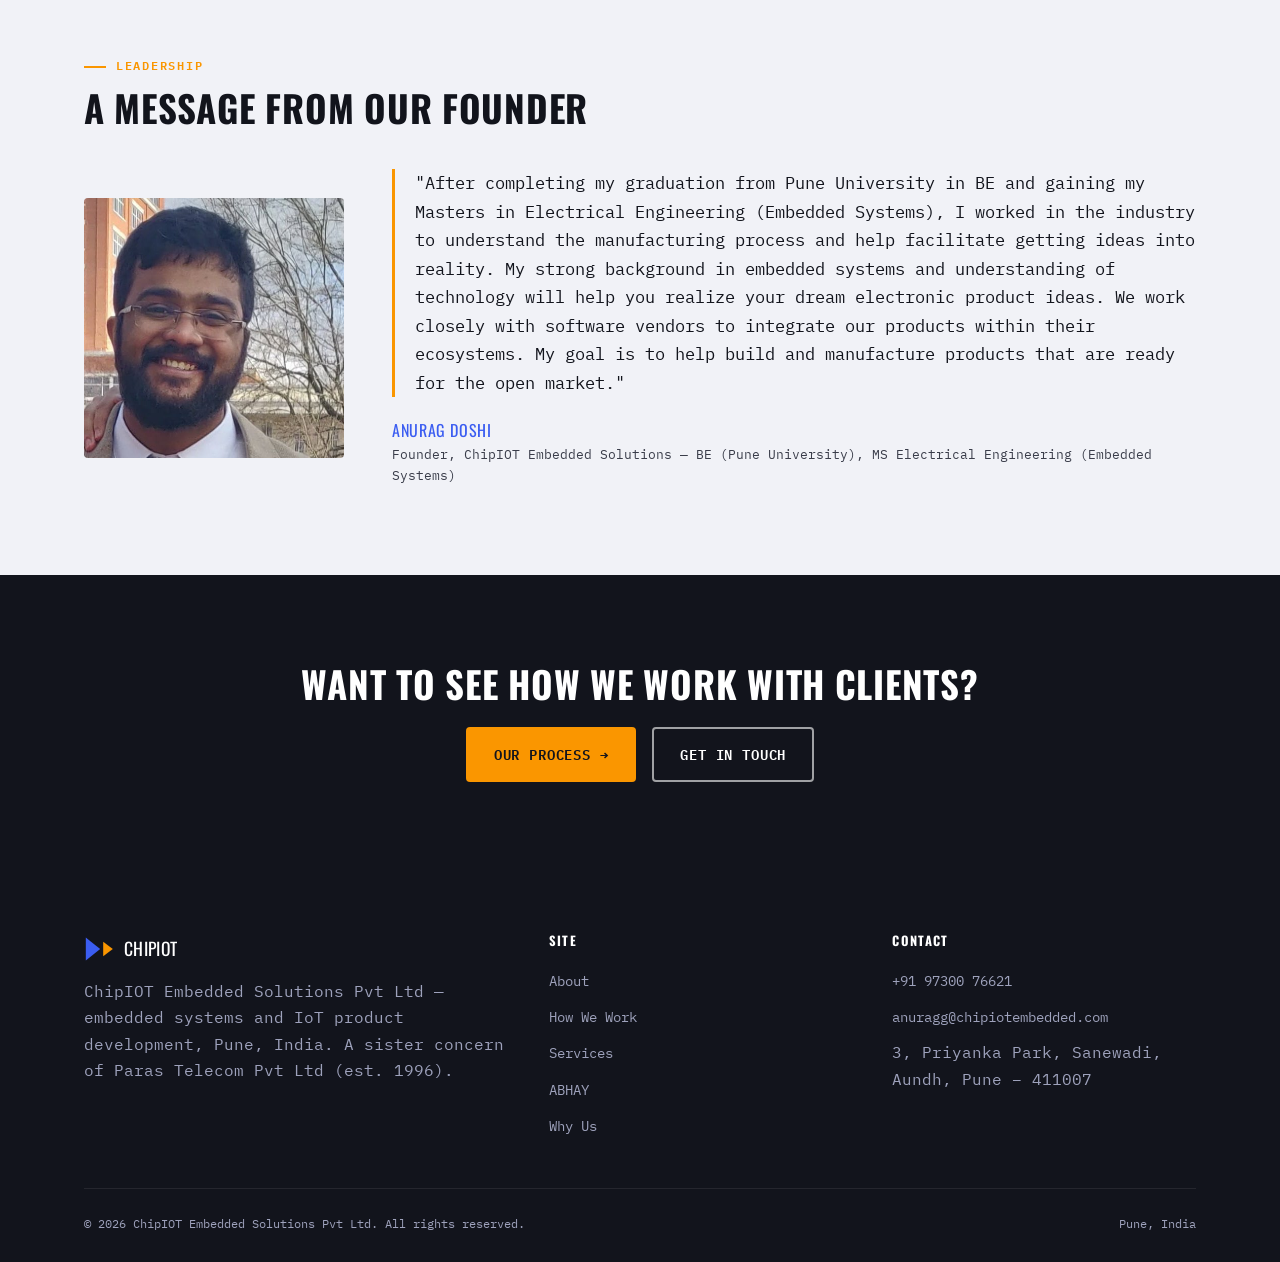
==== commit 7adc0267: "Fix wordmark sizing and wire the contact form to send email - IOT now renders visibly larger than Ch" ====
--- a/about.html
+++ b/about.html
@@ -133,7 +133,7 @@
         <h4>Contact</h4>
         <ul>
           <li><a href="tel:+919730076621">+91 97300 76621</a></li>
-          <li><a href="mailto:anurag@chipiotembedded.com">anurag@chipiotembedded.com</a></li>
+          <li><a href="mailto:anuragg@chipiotembedded.com">anuragg@chipiotembedded.com</a></li>
           <li>3, Priyanka Park, Sanewadi,<br>Aundh, Pune – 411007</li>
         </ul>
       </div>
--- a/assets/css/style.css
+++ b/assets/css/style.css
@@ -153,7 +153,7 @@
   color: var(--ink);
 }
 .brand-word b { color: var(--blue); font-weight: 600; }
-.brand-word span { color: var(--orange); }
+.brand-word span { color: var(--orange); font-size: 1.2em; }
 
 .nav-links { display: flex; align-items: center; gap: 30px; list-style: none; margin: 0; padding: 0; }
 .nav-links a {
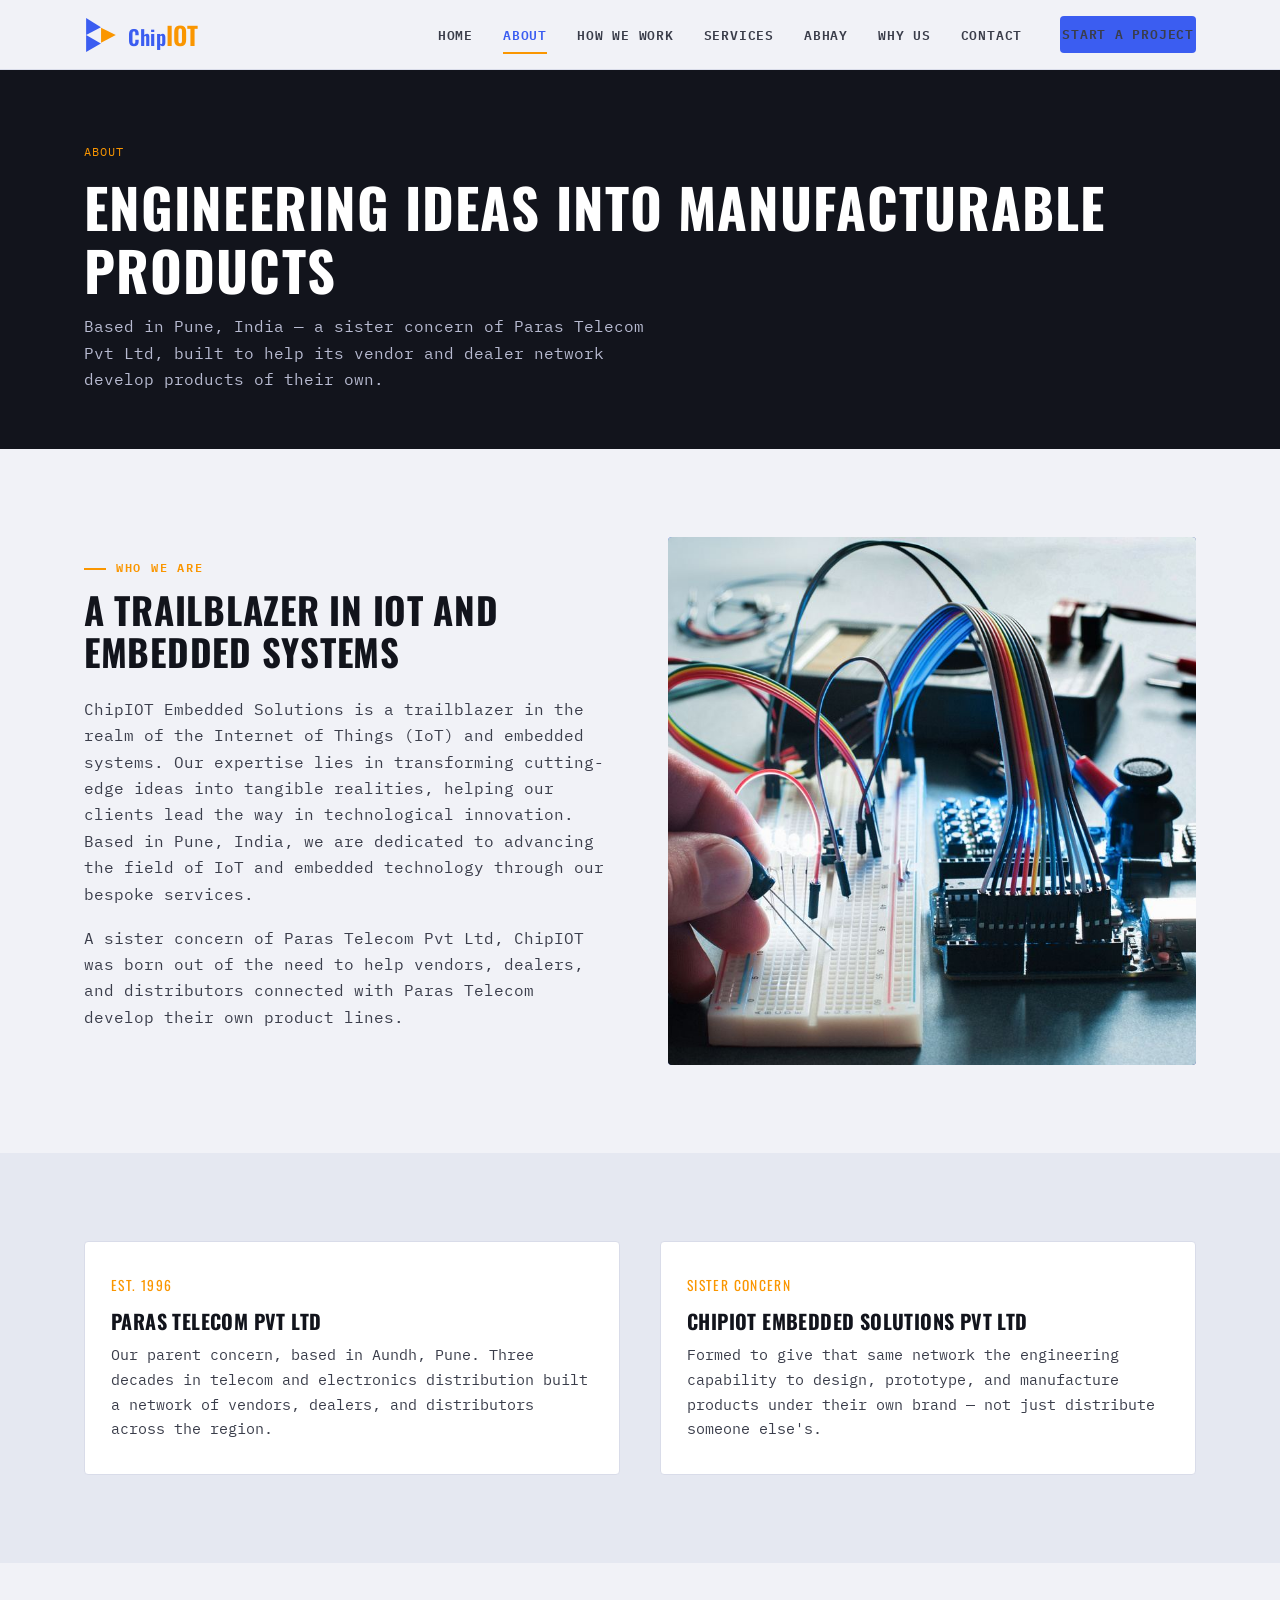
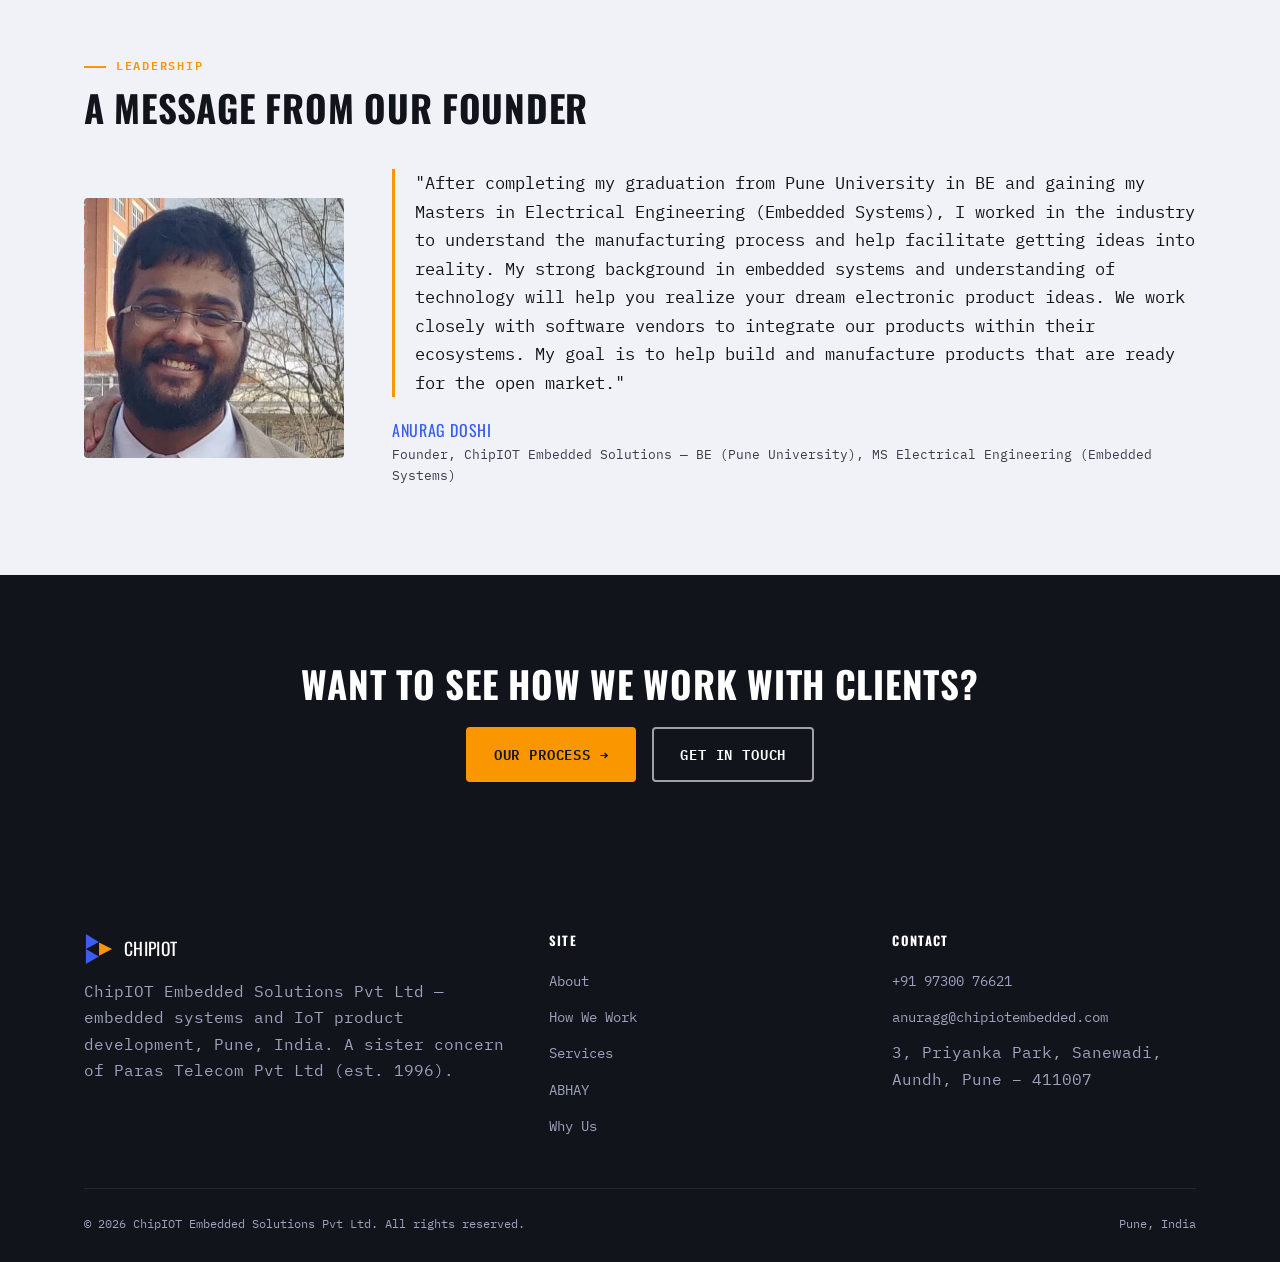
==== commit 4ca22903: "Trace the logo mark pixel-exact from the real logo file Received the actual ChipIOT_Logo.jpg. Scanne" ====
--- a/about.html
+++ b/about.html
@@ -16,9 +16,10 @@
 <header class="site-header">
   <div class="nav-wrap">
     <a href="index.html" class="brand">
-      <svg viewBox="0 0 100 100" xmlns="http://www.w3.org/2000/svg" aria-hidden="true">
-        <polygon points="6,12 6,88 54,50" fill="#3B5DF1"/>
-        <polygon points="64,26 64,74 96,50" fill="#FA9600"/>
+      <svg viewBox="0 0 422 478" xmlns="http://www.w3.org/2000/svg" aria-hidden="true">
+        <polygon points="2,0 2,239 210,129" fill="#3B5DF1"/>
+        <polygon points="2,239 2,478 209,359" fill="#3B5DF1"/>
+        <polygon points="212,137 212,347 419,239" fill="#FA9600"/>
       </svg>
       <span class="brand-word"><b>Chip</b><span>IOT</span></span>
     </a>
@@ -111,9 +112,10 @@
     <div class="footer-grid">
       <div>
         <div class="footer-brand">
-          <svg viewBox="0 0 100 100" xmlns="http://www.w3.org/2000/svg" aria-hidden="true">
-            <polygon points="6,12 6,88 54,50" fill="#3B5DF1"/>
-            <polygon points="64,26 64,74 96,50" fill="#FA9600"/>
+          <svg viewBox="0 0 422 478" xmlns="http://www.w3.org/2000/svg" aria-hidden="true">
+            <polygon points="2,0 2,239 210,129" fill="#3B5DF1"/>
+            <polygon points="2,239 2,478 209,359" fill="#3B5DF1"/>
+            <polygon points="212,137 212,347 419,239" fill="#FA9600"/>
           </svg>
           <span>ChipIOT</span>
         </div>
